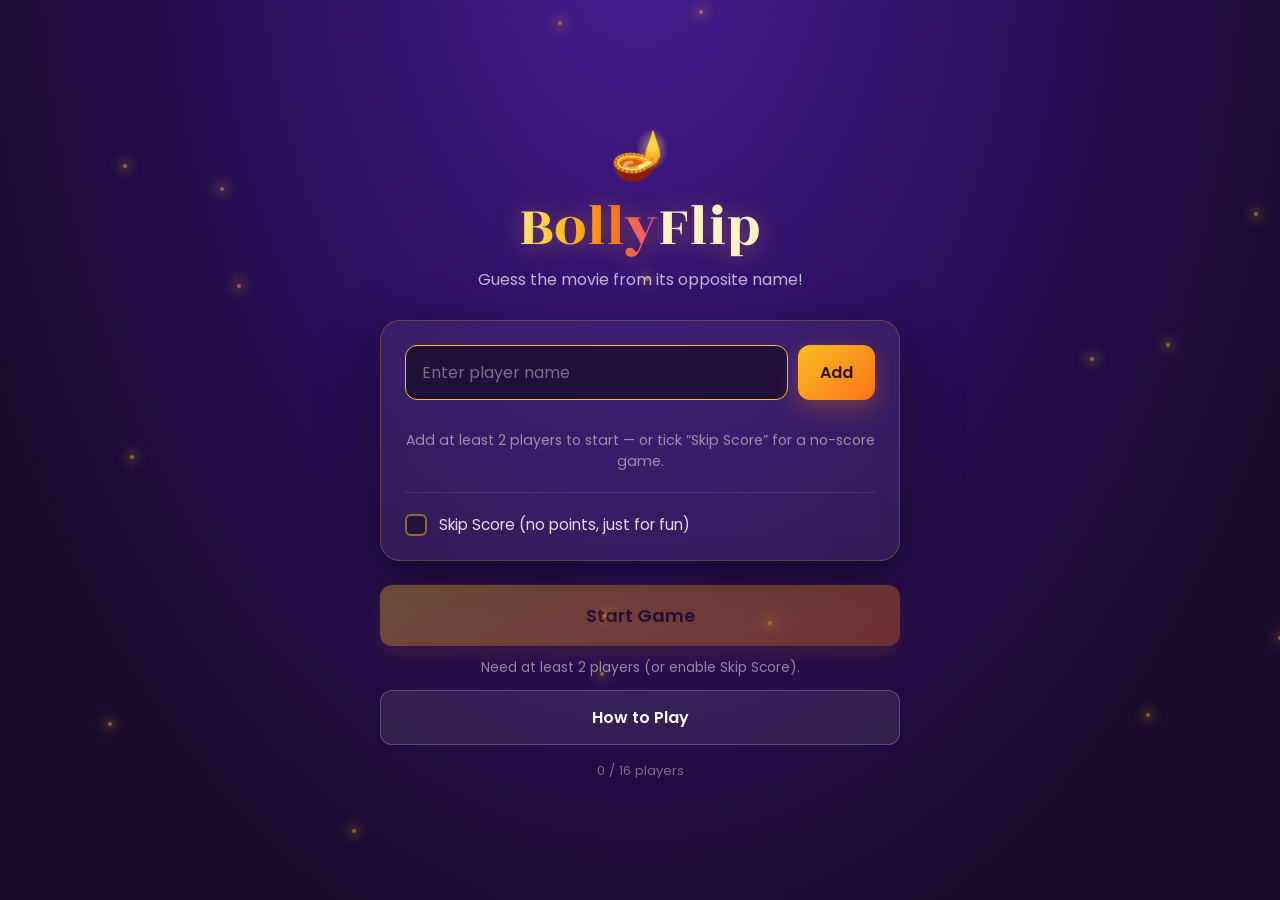
==== index.html @ 4cfb9c5e "Adding bollyflip" ====
<!DOCTYPE html>
<html lang="en">

<head>
    <meta charset="UTF-8" />
    <meta name="viewport" content="width=device-width, initial-scale=1.0, viewport-fit=cover" />
    <meta name="theme-color" content="#1a0b2e" />
    <title>🪔 BollyFip 🪔</title>

    <!-- Fonts: Rozha One (display) + Poppins (body) -->
    <link rel="preconnect" href="https://fonts.googleapis.com" />
    <link rel="preconnect" href="https://fonts.gstatic.com" crossorigin />
    <link href="https://fonts.googleapis.com/css2?family=Rozha+One&family=Poppins:wght@400;500;600;700;800&display=swap"
        rel="stylesheet" />

    <!-- Styles -->
    <link rel="stylesheet" href="styles/bollyflip.css" />
</head>

<body>
    <div id="app"></div>
    <canvas id="confetti-canvas"></canvas>

    <!-- ============================================================
       DATA FILES — load BEFORE the app script.
       These must be .js files that START with:
         window.BOLLYFLIP_DATA = [ … ];
         window.SAMPLE_DATA    = [ … ];
       ============================================================ -->
    <script src="data/bollyflip.js"></script>
    <script src="data/sample.js"></script>

    <!-- App -->
    <script src="scripts/bollyflip.js"></script>
</body>

</html>
---- styles/bollyflip.css ----
/* ============================================================
   Diwali Bollywood Opposite — style.css
   ============================================================ */

:root {
    --gold: #fbbf24;
    --gold-light: #fde68a;
    --orange: #f97316;
    --cream: #fef3c7;
    --dark: #1a0b2e;
    --font-display: 'Rozha One', Georgia, serif;
    --font-body: 'Poppins', -apple-system, BlinkMacSystemFont, sans-serif;
}

* {
    box-sizing: border-box;
    margin: 0;
    padding: 0;
}

html,
body {
    height: 100%;
    font-family: var(--font-body);
    background: var(--dark);
    color: #fff;
    overflow: hidden;
    -webkit-font-smoothing: antialiased;
}

#app {
    height: 100%;
}

button {
    font-family: var(--font-body);
    -webkit-tap-highlight-color: transparent;
}

/* ---------- Screens ---------- */
.screen {
    position: relative;
    min-height: 100vh;
    min-height: 100dvh;
    height: 100vh;
    height: 100dvh;
    display: flex;
    flex-direction: column;
    overflow: hidden;
}

/* ---------- Festive gradients (6, cycling) ---------- */
.bg-0 {
    background: linear-gradient(135deg, #7c2d12 0%, #b45309 45%, #f59e0b 100%);
}

.bg-1 {
    background: linear-gradient(135deg, #3b0764 0%, #7e22ce 50%, #db2777 100%);
}

.bg-2 {
    background: linear-gradient(135deg, #134e4a 0%, #0f766e 50%, #eab308 100%);
}

.bg-3 {
    background: linear-gradient(135deg, #581c87 0%, #be185d 50%, #f97316 100%);
}

.bg-4 {
    background: linear-gradient(135deg, #1e3a8a 0%, #6d28d9 50%, #f43f5e 100%);
}

.bg-5 {
    background: linear-gradient(135deg, #78350f 0%, #b91c1c 50%, #f59e0b 100%);
}

.game-screen::before,
.howto-sample::before {
    content: '';
    position: absolute;
    inset: 0;
    background:
        radial-gradient(circle at 20% 15%, rgba(255, 255, 255, 0.14), transparent 45%),
        radial-gradient(circle at 82% 88%, rgba(0, 0, 0, 0.28), transparent 55%);
    pointer-events: none;
    z-index: 0;
}

/* ============================================================
   HOME
   ============================================================ */
.home-screen {
    background: radial-gradient(ellipse at 50% -10%, #4c1d95 0%, #2e1065 35%, #1a0b2e 78%);
    align-items: center;
    justify-content: center;
    padding: 24px;
    overflow-y: auto;
    gap: 0;
}

.home-deco {
    position: absolute;
    inset: 0;
    overflow: hidden;
    pointer-events: none;
}

.sparkle {
    position: absolute;
    width: 4px;
    height: 4px;
    background: var(--gold);
    border-radius: 50%;
    box-shadow: 0 0 12px 3px rgba(251, 191, 36, 0.7);
    animation: floatUp 6s ease-in-out infinite;
    opacity: 0.5;
}

@keyframes floatUp {

    0%,
    100% {
        transform: translateY(0) scale(1);
        opacity: 0.3;
    }

    50% {
        transform: translateY(-26px) scale(1.6);
        opacity: 0.9;
    }
}

.home-header {
    text-align: center;
    margin-bottom: 28px;
    z-index: 1;
}

.diya-icon {
    font-size: 3rem;
    margin-bottom: 6px;
    animation: flicker 2.4s ease-in-out infinite;
}

@keyframes flicker {

    0%,
    100% {
        transform: scale(1);
    }

    50% {
        transform: scale(1.08);
    }
}

.game-title {
    font-family: var(--font-display);
    font-weight: 400;
    font-size: clamp(2rem, 6vw, 3.6rem);
    line-height: 1.08;
    color: var(--cream);
    text-shadow: 0 2px 24px rgba(251, 191, 36, 0.35);
}

.game-title .accent {
    background: linear-gradient(90deg, #fde68a, #fbbf24, #f97316, #ec4899);
    -webkit-background-clip: text;
    background-clip: text;
    color: transparent;
}

.subtitle {
    color: rgba(255, 255, 255, 0.7);
    margin-top: 8px;
    font-size: 1rem;
}

.card {
    width: 100%;
    max-width: 520px;
    background: rgba(255, 255, 255, 0.06);
    border: 1px solid rgba(251, 191, 36, 0.25);
    border-radius: 20px;
    padding: 24px;
    backdrop-filter: blur(12px);
    -webkit-backdrop-filter: blur(12px);
    box-shadow: 0 20px 60px rgba(0, 0, 0, 0.45);
    z-index: 1;
}

.input-row {
    display: flex;
    gap: 10px;
}

.name-input {
    flex: 1;
    min-width: 0;
    background: rgba(0, 0, 0, 0.32);
    border: 1.5px solid rgba(251, 191, 36, 0.3);
    border-radius: 12px;
    padding: 14px 16px;
    color: #fff;
    font-family: var(--font-body);
    font-size: 1rem;
    outline: none;
    transition: border-color 0.2s, background 0.2s;
}

.name-input:focus {
    border-color: var(--gold);
    background: rgba(0, 0, 0, 0.45);
}

.name-input:disabled {
    opacity: 0.35;
    cursor: not-allowed;
}

.name-input::placeholder {
    color: rgba(255, 255, 255, 0.4);
}

.chip-list {
    display: flex;
    flex-wrap: wrap;
    gap: 8px;
    margin-top: 16px;
}

.chip {
    display: inline-flex;
    align-items: center;
    gap: 8px;
    background: rgba(251, 191, 36, 0.15);
    border: 1px solid rgba(251, 191, 36, 0.4);
    border-radius: 999px;
    padding: 7px 8px 7px 16px;
    font-size: 0.95rem;
    font-weight: 500;
}

.chip-x {
    background: rgba(0, 0, 0, 0.3);
    border: none;
    color: var(--gold);
    width: 24px;
    height: 24px;
    border-radius: 50%;
    cursor: pointer;
    font-size: 0.7rem;
    display: flex;
    align-items: center;
    justify-content: center;
    transition: background 0.15s, color 0.15s;
}

.chip-x:hover {
    background: rgba(239, 68, 68, 0.6);
    color: #fff;
}

.empty-hint {
    color: rgba(255, 255, 255, 0.5);
    font-size: 0.88rem;
    margin-top: 14px;
    text-align: center;
    line-height: 1.5;
}

.disabled-zone {
    opacity: 0.4;
    pointer-events: none;
}

.checkbox-row {
    display: flex;
    align-items: center;
    gap: 12px;
    margin-top: 20px;
    padding-top: 20px;
    border-top: 1px solid rgba(255, 255, 255, 0.1);
    cursor: pointer;
    font-size: 0.95rem;
    color: rgba(255, 255, 255, 0.85);
    user-select: none;
    position: relative;
}

.checkbox-row input {
    position: absolute;
    opacity: 0;
    width: 0;
    height: 0;
}

.checkbox-custom {
    width: 22px;
    height: 22px;
    border-radius: 6px;
    border: 2px solid rgba(251, 191, 36, 0.5);
    background: rgba(0, 0, 0, 0.3);
    flex-shrink: 0;
    position: relative;
    transition: all 0.2s;
}

.checkbox-row input:checked+.checkbox-custom {
    background: linear-gradient(135deg, #fbbf24, #f97316);
    border-color: var(--gold);
}

.checkbox-row input:checked+.checkbox-custom::after {
    content: '✓';
    position: absolute;
    inset: 0;
    display: flex;
    align-items: center;
    justify-content: center;
    color: #2a1005;
    font-weight: 900;
    font-size: 0.85rem;
}

.home-actions {
    display: flex;
    flex-direction: column;
    gap: 12px;
    margin-top: 24px;
    width: 100%;
    max-width: 520px;
    z-index: 1;
}

.home-hint {
    text-align: center;
    font-size: 0.85rem;
    color: rgba(255, 255, 255, 0.5);
}

.home-footer {
    margin-top: 16px;
    color: rgba(255, 255, 255, 0.4);
    font-size: 0.82rem;
    z-index: 1;
}

/* ---------- Buttons ---------- */
.btn {
    font-weight: 600;
    border: none;
    border-radius: 12px;
    padding: 14px 22px;
    font-size: 1rem;
    cursor: pointer;
    transition: transform 0.15s, box-shadow 0.2s, opacity 0.2s, background 0.2s;
}

.btn:active {
    transform: scale(0.97);
}

.btn:disabled {
    opacity: 0.35;
    cursor: not-allowed;
}

.btn-primary {
    background: linear-gradient(135deg, #fbbf24, #f97316);
    color: #2a1005;
    box-shadow: 0 8px 24px rgba(249, 115, 22, 0.35);
}

.btn-primary:not(:disabled):hover {
    box-shadow: 0 10px 32px rgba(249, 115, 22, 0.55);
    transform: translateY(-1px);
}

.btn-large {
    padding: 17px 36px;
    font-size: 1.12rem;
}

.btn-ghost {
    background: rgba(255, 255, 255, 0.08);
    color: #fff;
    border: 1px solid rgba(255, 255, 255, 0.22);
}

.btn-ghost:hover {
    background: rgba(255, 255, 255, 0.15);
}

.btn-ghost:disabled {
    opacity: 0.3;
}

.btn-danger {
    background: linear-gradient(135deg, #ef4444, #b91c1c);
    color: #fff;
}

.link-btn {
    background: none;
    border: none;
    color: rgba(255, 255, 255, 0.5);
    font-size: 0.85rem;
    cursor: pointer;
    text-decoration: underline;
    padding: 6px;
    transition: color 0.15s;
}

.link-btn:hover {
    color: rgba(255, 255, 255, 0.9);
}

/* ============================================================
   GAME SCREEN
   ============================================================ */
.game-screen {
    user-select: none;
    -webkit-user-select: none;
    touch-action: manipulation;
}

.game-topbar {
    display: grid;
    grid-template-columns: minmax(0, 1fr) auto minmax(0, 1fr);
    align-items: center;
    padding: 18px 28px;
    gap: 16px;
    z-index: 5;
}

.game-id-block {
    justify-self: start;
    display: flex;
    flex-direction: column;
    gap: 2px;
    line-height: 1;
}

.game-id-label {
    font-size: 0.68rem;
    letter-spacing: 0.22em;
    text-transform: uppercase;
    color: rgba(255, 255, 255, 0.65);
    font-weight: 600;
}

.game-id {
    font-family: var(--font-display);
    font-size: clamp(1.9rem, 3.6vw, 2.8rem);
    color: var(--cream);
    text-shadow: 0 2px 14px rgba(0, 0, 0, 0.35);
}

.game-progress {
    font-size: 0.78rem;
    color: rgba(255, 255, 255, 0.55);
    font-weight: 500;
    letter-spacing: 0.06em;
    margin-top: 2px;
}

.mini-scoreboard {
    justify-self: center;
    display: flex;
    align-items: center;
    gap: 10px;
    padding: 8px 16px;
    border-radius: 999px;
    background: rgba(0, 0, 0, 0.4);
    backdrop-filter: blur(10px);
    -webkit-backdrop-filter: blur(10px);
    border: 1px solid rgba(251, 191, 36, 0.3);
    color: #fff;
    font-size: 0.85rem;
    font-weight: 500;
    cursor: pointer;
    transition: all 0.2s;
    max-width: 46vw;
    overflow: hidden;
    white-space: nowrap;
}

.mini-scoreboard:hover {
    background: rgba(0, 0, 0, 0.65);
    border-color: var(--gold);
    transform: translateY(-2px);
}

.ms-icon {
    font-size: 1.05rem;
}

.ms-entry {
    display: inline-flex;
    gap: 5px;
    align-items: center;
}

.ms-entry b {
    color: var(--gold);
}

.ms-more {
    color: rgba(255, 255, 255, 0.55);
    font-weight: 700;
    padding-left: 4px;
}

.sample-badge {
    justify-self: center;
    padding: 7px 18px;
    border-radius: 999px;
    background: rgba(255, 255, 255, 0.12);
    border: 1px dashed rgba(255, 255, 255, 0.45);
    font-size: 0.72rem;
    letter-spacing: 0.22em;
    font-weight: 700;
    color: rgba(255, 255, 255, 0.9);
}

.close-btn {
    justify-self: end;
    width: 48px;
    height: 48px;
    border-radius: 50%;
    border: 1px solid rgba(255, 255, 255, 0.28);
    background: rgba(0, 0, 0, 0.28);
    color: #fff;
    font-size: 1.25rem;
    cursor: pointer;
    display: flex;
    align-items: center;
    justify-content: center;
    transition: all 0.18s;
    flex-shrink: 0;
}

.close-btn:hover {
    background: rgba(239, 68, 68, 0.8);
    transform: scale(1.06);
    border-color: transparent;
}

.game-center {
    flex: 1;
    min-height: 0;
    display: flex;
    flex-direction: column;
    align-items: center;
    justify-content: center;
    padding: 0 5vw;
    text-align: center;
    overflow: hidden;
    z-index: 2;
}

.opposite-text {
    font-family: var(--font-display);
    font-size: clamp(2.8rem, 10vw, 8.5rem);
    line-height: 1.06;
    color: #fff;
    text-shadow: 0 4px 34px rgba(0, 0, 0, 0.5), 0 0 90px rgba(255, 255, 255, 0.14);
    word-break: break-word;
    max-width: 100%;
    animation: popIn 0.5s cubic-bezier(0.2, 0.9, 0.3, 1.15);
}

@keyframes popIn {
    from {
        opacity: 0;
        transform: scale(0.86);
    }

    to {
        opacity: 1;
        transform: scale(1);
    }
}

.movie-reveal {
    margin-top: 3.5vh;
    display: flex;
    flex-direction: column;
    gap: 6px;
    animation: revealIn 0.6s ease;
}

.movie-reveal-label {
    font-size: clamp(0.75rem, 1.3vw, 0.95rem);
    letter-spacing: 0.32em;
    text-transform: uppercase;
    color: rgba(255, 255, 255, 0.72);
    font-weight: 600;
}

.movie-reveal-title {
    font-family: var(--font-display);
    font-size: clamp(1.9rem, 5.5vw, 4.2rem);
    line-height: 1.05;
    background: linear-gradient(90deg, #fde68a, #fbbf24, #f97316);
    -webkit-background-clip: text;
    background-clip: text;
    color: transparent;
    filter: drop-shadow(0 2px 14px rgba(251, 191, 36, 0.45));
}

@keyframes revealIn {
    from {
        opacity: 0;
        transform: translateY(22px);
    }

    to {
        opacity: 1;
        transform: translateY(0);
    }
}

.game-bottom {
    padding: 0 24px 26px;
    display: flex;
    flex-direction: column;
    align-items: center;
    gap: 12px;
    z-index: 5;
}

.game-actions {
    display: flex;
    gap: 12px;
}

.btn-reveal,
.btn-next {
    font-size: 1.12rem;
    padding: 16px 44px;
    border-radius: 999px;
}

/* ---------- Scoring panel ---------- */
.scoring-panel {
    width: 100%;
    max-width: 920px;
    background: rgba(0, 0, 0, 0.38);
    backdrop-filter: blur(12px);
    -webkit-backdrop-filter: blur(12px);
    border: 1px solid rgba(255, 255, 255, 0.16);
    border-radius: 18px;
    padding: 14px 20px 16px;
    animation: slideUp 0.3s ease;
}

@keyframes slideUp {
    from {
        opacity: 0;
        transform: translateY(16px);
    }

    to {
        opacity: 1;
        transform: translateY(0);
    }
}

.scoring-label {
    font-size: 0.74rem;
    letter-spacing: 0.18em;
    text-transform: uppercase;
    color: rgba(255, 255, 255, 0.7);
    font-weight: 600;
    margin-bottom: 10px;
    text-align: center;
}

.radio-grid {
    display: flex;
    flex-wrap: wrap;
    gap: 8px;
    justify-content: center;
}

.radio-pill {
    position: relative;
    display: inline-flex;
    align-items: center;
    padding: 9px 18px;
    border-radius: 999px;
    border: 1.5px solid rgba(255, 255, 255, 0.28);
    background: rgba(255, 255, 255, 0.06);
    cursor: pointer;
    font-size: 0.95rem;
    font-weight: 500;
    transition: all 0.16s;
    user-select: none;
}

.radio-pill input {
    position: absolute;
    opacity: 0;
    width: 0;
    height: 0;
    pointer-events: none;
}

.radio-pill:hover {
    background: rgba(255, 255, 255, 0.14);
    border-color: rgba(255, 255, 255, 0.45);
}

.radio-pill.selected {
    background: linear-gradient(135deg, #fbbf24, #f97316);
    border-color: #fbbf24;
    color: #2a1005;
    font-weight: 700;
    box-shadow: 0 4px 22px rgba(249, 115, 22, 0.5);
}

.radio-pill.nobody {
    border-style: dashed;
}

.radio-pill.nobody.selected {
    background: linear-gradient(135deg, #94a3b8, #475569);
    border-color: #94a3b8;
    color: #fff;
    box-shadow: 0 4px 22px rgba(71, 85, 105, 0.55);
}

/* ============================================================
   RESULTS
   ============================================================ */
.results-screen {
    background: radial-gradient(ellipse at 50% 0%, #4c1d95 0%, #2e1065 42%, #1a0b2e 82%);
    align-items: center;
    justify-content: flex-start;
    /* was: center — this caused the top-clip */
    padding: 32px 24px;
    overflow-y: auto;
    overflow-x: hidden;
    gap: 22px;
}

/* Auto-margins keep the group vertically centered when it fits,
   but collapse to 0 (and allow scroll from the top) when it doesn't. */
.results-screen> :first-child {
    margin-top: auto;
}

.results-screen> :last-child {
    margin-bottom: auto;
}

.results-header {
    text-align: center;
}

.trophy {
    font-size: 5rem;
    animation: bounce 1.6s ease-in-out infinite;
}

@keyframes bounce {

    0%,
    100% {
        transform: translateY(0);
    }

    50% {
        transform: translateY(-14px);
    }
}

.results-title {
    font-family: var(--font-display);
    font-weight: 400;
    font-size: clamp(2.4rem, 7vw, 4.4rem);
    color: var(--cream);
    margin-top: 6px;
    line-height: 1.05;
}

.winner-name {
    font-family: var(--font-display);
    font-size: clamp(1.9rem, 6vw, 3.4rem);
    background: linear-gradient(90deg, #fde68a, #fbbf24, #f97316);
    -webkit-background-clip: text;
    background-clip: text;
    color: transparent;
    margin-top: 6px;
}

.winner-score {
    color: rgba(255, 255, 255, 0.72);
    font-size: 1.05rem;
    margin-top: 4px;
}

.final-ranking {
    width: 100%;
    max-width: 460px;
    display: flex;
    flex-direction: column;
    gap: 8px;
}

.rank-row {
    display: flex;
    align-items: center;
    gap: 14px;
    padding: 12px 20px;
    background: rgba(255, 255, 255, 0.06);
    border: 1px solid rgba(255, 255, 255, 0.1);
    border-radius: 12px;
    font-size: 1.02rem;
}

.rank-row.top {
    background: rgba(251, 191, 36, 0.16);
    border-color: rgba(251, 191, 36, 0.38);
}

.rank-medal {
    font-size: 1.25rem;
    width: 32px;
    text-align: center;
    flex-shrink: 0;
}

.rank-name {
    flex: 1;
    font-weight: 500;
}

.rank-score {
    font-weight: 700;
    color: var(--gold);
    font-size: 1.18rem;
}

.results-actions {
    display: flex;
    gap: 12px;
    flex-wrap: wrap;
    justify-content: center;
}

/* ============================================================
   HOW TO PLAY
   ============================================================ */
.howto-screen {
    background: radial-gradient(ellipse at 50% -10%, #4c1d95 0%, #2e1065 36%, #1a0b2e 78%);
    align-items: center;
    justify-content: center;
    padding: 24px;
    overflow-y: auto;
    gap: 18px;
}

.howto-close {
    position: fixed;
    top: 20px;
    right: 20px;
    z-index: 20;
}

.howto-content {
    max-width: 580px;
    text-align: center;
    z-index: 1;
}

.howto-badge {
    display: inline-block;
    padding: 6px 16px;
    border-radius: 999px;
    background: rgba(251, 191, 36, 0.15);
    border: 1px solid rgba(251, 191, 36, 0.45);
    color: var(--gold);
    font-size: 0.74rem;
    font-weight: 700;
    letter-spacing: 0.16em;
    text-transform: uppercase;
    margin-bottom: 14px;
}

.howto-title {
    font-family: var(--font-display);
    font-weight: 400;
    font-size: clamp(1.9rem, 5vw, 2.9rem);
    color: var(--cream);
    margin-bottom: 22px;
    line-height: 1.1;
}

.instructions-list {
    list-style: none;
    display: flex;
    flex-direction: column;
    gap: 10px;
    text-align: left;
    margin-bottom: 20px;
}

.instructions-list li {
    display: flex;
    align-items: flex-start;
    gap: 12px;
    padding: 13px 16px;
    background: rgba(255, 255, 255, 0.055);
    border: 1px solid rgba(255, 255, 255, 0.1);
    border-radius: 12px;
    line-height: 1.5;
    font-size: 0.94rem;
}

.step-num {
    flex-shrink: 0;
    width: 26px;
    height: 26px;
    border-radius: 50%;
    background: linear-gradient(135deg, #fbbf24, #f97316);
    color: #2a1005;
    display: flex;
    align-items: center;
    justify-content: center;
    font-weight: 800;
    font-size: 0.82rem;
}

.howto-note {
    font-size: 0.88rem;
    color: rgba(255, 255, 255, 0.6);
    font-style: italic;
    margin-bottom: 20px;
    text-align: center;
}

.howto-actions {
    width: 100%;
    max-width: 420px;
    display: flex;
    justify-content: center;
    z-index: 1;
}

/* ============================================================
   MODALS
   ============================================================ */
.modal-backdrop {
    position: fixed;
    inset: 0;
    background: rgba(0, 0, 0, 0.72);
    backdrop-filter: blur(6px);
    -webkit-backdrop-filter: blur(6px);
    display: flex;
    align-items: center;
    justify-content: center;
    z-index: 100;
    padding: 24px;
    animation: fadeIn 0.2s ease;
}

@keyframes fadeIn {
    from {
        opacity: 0;
    }

    to {
        opacity: 1;
    }
}

.modal {
    background: linear-gradient(160deg, #2e1065, #1a0b2e);
    border: 1px solid rgba(251, 191, 36, 0.35);
    border-radius: 22px;
    padding: 26px;
    width: 100%;
    max-width: 440px;
    max-height: 85vh;
    overflow-y: auto;
    box-shadow: 0 30px 90px rgba(0, 0, 0, 0.65);
    animation: modalIn 0.26s cubic-bezier(0.2, 0.9, 0.3, 1.1);
}

@keyframes modalIn {
    from {
        opacity: 0;
        transform: scale(0.9) translateY(12px);
    }

    to {
        opacity: 1;
        transform: none;
    }
}

.modal-title {
    font-family: var(--font-display);
    font-weight: 400;
    font-size: 1.75rem;
    color: var(--cream);
    text-align: center;
    margin-bottom: 16px;
}

.modal-message {
    color: rgba(255, 255, 255, 0.85);
    text-align: center;
    line-height: 1.55;
    margin-bottom: 6px;
}

.modal-actions {
    display: flex;
    gap: 10px;
    margin-top: 22px;
}

.modal-actions .btn {
    flex: 1;
}

.lb-list {
    display: flex;
    flex-direction: column;
    gap: 6px;
}

.lb-row {
    display: flex;
    align-items: center;
    gap: 12px;
    padding: 10px 16px;
    background: rgba(255, 255, 255, 0.06);
    border-radius: 10px;
}

/* was: .lb-row:first-child { background: rgba(251,191,36,0.2); } */
.lb-row.top {
    background: rgba(251, 191, 36, 0.2);
}

.lb-medal {
    width: 30px;
    font-size: 1.05rem;
    text-align: center;
}

.lb-name {
    flex: 1;
}

.lb-score {
    font-weight: 700;
    color: var(--gold);
}

.lb-empty {
    color: rgba(255, 255, 255, 0.5);
    text-align: center;
    padding: 20px;
}

/* ============================================================
   TOAST
   ============================================================ */
.toast {
    position: fixed;
    top: 22px;
    left: 50%;
    transform: translate(-50%, -22px);
    padding: 12px 26px;
    border-radius: 999px;
    font-weight: 700;
    font-size: 1rem;
    opacity: 0;
    transition: all 0.4s cubic-bezier(0.2, 0.9, 0.3, 1.2);
    z-index: 200;
    pointer-events: none;
    box-shadow: 0 12px 34px rgba(0, 0, 0, 0.45);
    white-space: nowrap;
}

.toast.show {
    opacity: 1;
    transform: translate(-50%, 0);
}

.toast-success {
    background: linear-gradient(135deg, #fbbf24, #f97316);
    color: #2a1005;
}

.toast-info {
    background: rgba(30, 20, 60, 0.95);
    color: #fff;
    border: 1px solid rgba(255, 255, 255, 0.3);
}

.toast-error {
    background: linear-gradient(135deg, #ef4444, #b91c1c);
    color: #fff;
}

/* ============================================================
   CONFETTI + ERROR
   ============================================================ */
#confetti-canvas {
    position: fixed;
    inset: 0;
    width: 100%;
    height: 100%;
    pointer-events: none;
    z-index: 150;
    display: none;
}

.error-box {
    max-width: 520px;
    background: rgba(255, 255, 255, 0.06);
    border: 1px solid rgba(251, 191, 36, 0.3);
    border-radius: 16px;
    padding: 28px;
    text-align: center;
    line-height: 1.6;
    margin: auto;
}

.error-box h2 {
    font-family: var(--font-display);
    font-weight: 400;
    color: var(--cream);
    margin-bottom: 12px;
}

.error-box pre {
    background: rgba(0, 0, 0, 0.4);
    padding: 10px 14px;
    border-radius: 8px;
    margin: 10px 0;
    font-size: 0.9rem;
    overflow-x: auto;
}

/* ============================================================
   RESPONSIVE
   ============================================================ */
@media (max-width: 700px) {
    .game-topbar {
        padding: 14px 16px;
        gap: 10px;
    }

    .close-btn {
        width: 42px;
        height: 42px;
        font-size: 1.1rem;
    }

    .mini-scoreboard {
        font-size: 0.72rem;
        padding: 6px 11px;
        gap: 7px;
        max-width: 52vw;
    }

    .ms-icon {
        font-size: 0.95rem;
    }

    .game-bottom {
        padding: 0 14px 20px;
        gap: 10px;
    }

    .scoring-panel {
        padding: 11px 12px 13px;
        border-radius: 14px;
    }

    .radio-pill {
        padding: 7px 13px;
        font-size: 0.85rem;
    }

    .btn-reveal,
    .btn-next {
        padding: 14px 30px;
        font-size: 1rem;
    }

    .game-progress {
        font-size: 0.7rem;
    }

    .game-id {
        font-size: 1.6rem;
    }

    .home-actions {
        padding: 0 4px;
    }

    .results-screen {
        padding: 24px 16px;
        gap: 18px;
    }

    .trophy {
        font-size: 3.6rem;
    }
}

@media (max-width: 400px) {
    .mini-scoreboard {
        display: none;
    }
}
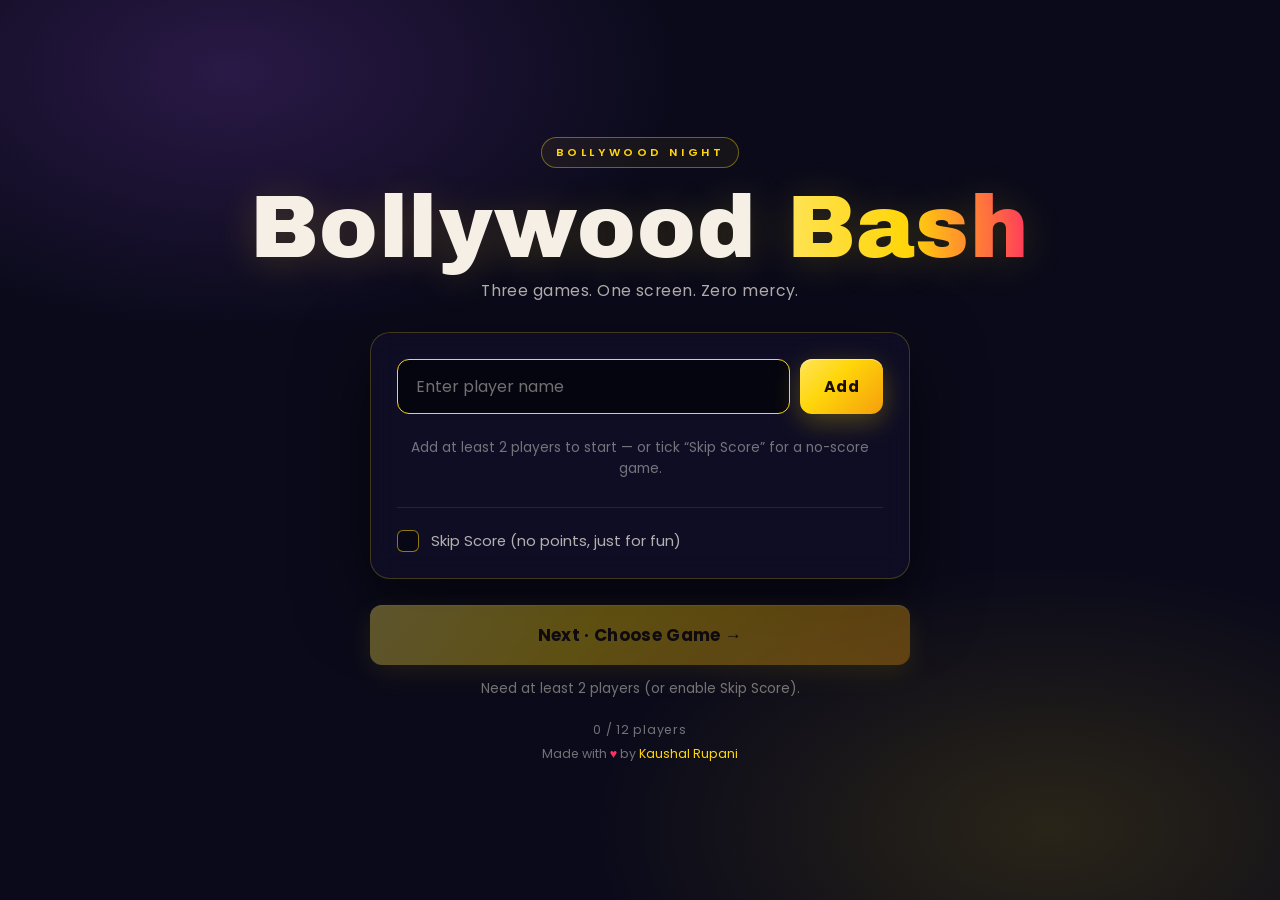
==== commit 7eafd6f0: "Adding 2 new games and updating the theme" ====
--- a/index.html
+++ b/index.html
@@ -4,34 +4,27 @@
 <head>
     <meta charset="UTF-8" />
     <meta name="viewport" content="width=device-width, initial-scale=1.0, viewport-fit=cover" />
-    <meta name="theme-color" content="#1a0b2e" />
-    <title>🪔 BollyFip 🪔</title>
-
-    <!-- Fonts: Rozha One (display) + Poppins (body) -->
+    <meta name="theme-color" content="#0a0a1a" />
+    <title>🎬 Bollywood Bash 🎬</title>
     <link rel="preconnect" href="https://fonts.googleapis.com" />
     <link rel="preconnect" href="https://fonts.gstatic.com" crossorigin />
-    <link href="https://fonts.googleapis.com/css2?family=Rozha+One&family=Poppins:wght@400;500;600;700;800&display=swap"
+    <link
+        href="https://fonts.googleapis.com/css2?family=Archivo+Black&family=Rozha+One&family=Poppins:wght@400;500;600;700;800&display=swap"
         rel="stylesheet" />
-
-    <!-- Styles -->
-    <link rel="stylesheet" href="styles/bollyflip.css" />
+    <link rel="stylesheet" href="styles/base.css" />
+    <link rel="stylesheet" href="styles/app.css" />
 </head>
 
 <body>
     <div id="app"></div>
     <canvas id="confetti-canvas"></canvas>
 
-    <!-- ============================================================
-       DATA FILES — load BEFORE the app script.
-       These must be .js files that START with:
-         window.BOLLYFLIP_DATA = [ … ];
-         window.SAMPLE_DATA    = [ … ];
-       ============================================================ -->
     <script src="data/bollyflip.js"></script>
+    <script src="data/bollytwist.js"></script>
+    <script src="data/bollyjumble.js"></script>
     <script src="data/sample.js"></script>
-
-    <!-- App -->
-    <script src="scripts/bollyflip.js"></script>
+    <script src="scripts/games.js"></script>
+    <script src="scripts/app.js"></script>
 </body>
 
 </html>
--- a/styles/base.css
+++ b/styles/base.css
@@ -0,0 +1,365 @@
+/* ============================================================
+   BollyBash — base.css
+   Tokens · Reset · Gradients · Buttons · Inputs · Atoms
+   ============================================================ */
+
+:root {
+    --bg: #0a0a1a;
+    --bg-2: #12102a;
+    --cream: #f5efe6;
+    --cream-dim: rgba(245, 239, 230, 0.72);
+    --cream-faint: rgba(245, 239, 230, 0.45);
+    --gold: #ffd60a;
+    --gold-soft: rgba(255, 214, 10, 0.55);
+    --pink: #ff2e63;
+    --cyan: #00d9ff;
+    --purple: #a855f7;
+    --font-display: 'Archivo Black', 'Arial Black', Impact, sans-serif;
+    --font-bolly: 'Rozha One', Georgia, serif;
+    --font-body: 'Poppins', -apple-system, BlinkMacSystemFont, sans-serif;
+}
+
+* {
+    box-sizing: border-box;
+    margin: 0;
+    padding: 0;
+}
+
+html,
+body {
+    height: 100%;
+    font-family: var(--font-body);
+    background: var(--bg);
+    color: var(--cream);
+    overflow: hidden;
+    -webkit-font-smoothing: antialiased;
+}
+
+#app {
+    height: 100%;
+}
+
+button {
+    font-family: var(--font-body);
+    -webkit-tap-highlight-color: transparent;
+}
+
+/* ---------- 6 cycling gradients ---------- */
+.bg-0 {
+    background: radial-gradient(ellipse 80% 60% at 50% 0%, rgba(255, 214, 10, 0.28), transparent 68%), #0a0a1a;
+}
+
+.bg-1 {
+    background: radial-gradient(ellipse 80% 60% at 50% 0%, rgba(255, 46, 99, 0.28), transparent 68%), #0a0a1a;
+}
+
+.bg-2 {
+    background: radial-gradient(ellipse 80% 60% at 50% 0%, rgba(0, 217, 255, 0.26), transparent 68%), #0a0a1a;
+}
+
+.bg-3 {
+    background:
+        radial-gradient(ellipse 60% 60% at 20% 0%, rgba(168, 85, 247, 0.30), transparent 66%),
+        radial-gradient(ellipse 60% 60% at 80% 100%, rgba(236, 72, 153, 0.22), transparent 66%),
+        #0a0a1a;
+}
+
+.bg-4 {
+    background:
+        radial-gradient(ellipse 70% 60% at 30% 0%, rgba(255, 214, 10, 0.24), transparent 66%),
+        radial-gradient(ellipse 70% 60% at 70% 100%, rgba(255, 46, 99, 0.24), transparent 66%),
+        #0a0a1a;
+}
+
+.bg-5 {
+    background:
+        radial-gradient(ellipse 70% 60% at 30% 0%, rgba(20, 184, 166, 0.24), transparent 66%),
+        radial-gradient(ellipse 70% 60% at 70% 100%, rgba(0, 217, 255, 0.22), transparent 66%),
+        #0a0a1a;
+}
+
+/* ---------- Buttons ---------- */
+.btn {
+    font-weight: 600;
+    border: none;
+    border-radius: 12px;
+    padding: 13px 24px;
+    font-size: 0.98rem;
+    cursor: pointer;
+    transition: transform 0.15s, box-shadow 0.2s, background 0.2s, border-color 0.2s;
+    letter-spacing: 0.02em;
+}
+
+.btn:active {
+    transform: scale(0.97);
+}
+
+.btn:disabled {
+    opacity: 0.35;
+    cursor: not-allowed;
+}
+
+.btn-primary {
+    background: linear-gradient(135deg, #ffe45c, #ffd60a 40%, #f59e0b);
+    color: #1a0f00;
+    box-shadow: 0 8px 28px rgba(255, 214, 10, 0.28), inset 0 1px 0 rgba(255, 255, 255, 0.5);
+    font-weight: 700;
+}
+
+.btn-primary:not(:disabled):hover {
+    box-shadow: 0 12px 36px rgba(255, 214, 10, 0.45), inset 0 1px 0 rgba(255, 255, 255, 0.5);
+    transform: translateY(-1px);
+}
+
+.btn-ghost {
+    background: rgba(245, 239, 230, 0.08);
+    border: 1.5px solid rgba(245, 239, 230, 0.26);
+    color: var(--cream);
+}
+
+.btn-ghost:hover {
+    background: rgba(245, 239, 230, 0.14);
+    border-color: rgba(245, 239, 230, 0.42);
+}
+
+.btn-ghost:disabled {
+    opacity: 0.3;
+}
+
+.btn-large {
+    padding: 17px 34px;
+    font-size: 1.06rem;
+}
+
+.btn-danger {
+    background: linear-gradient(135deg, #ef4444, #b91c1c);
+    color: #fff;
+}
+
+.link-btn {
+    background: none;
+    border: none;
+    color: var(--cream-faint);
+    font-size: 0.85rem;
+    cursor: pointer;
+    text-decoration: underline;
+    padding: 6px;
+    transition: color 0.15s;
+}
+
+.link-btn:hover {
+    color: var(--cream);
+}
+
+/* ---------- Inputs ---------- */
+.name-input {
+    flex: 1;
+    min-width: 0;
+    background: rgba(0, 0, 0, 0.42);
+    border: 1.5px solid rgba(245, 239, 230, 0.22);
+    border-radius: 12px;
+    padding: 14px 18px;
+    color: var(--cream);
+    font-family: var(--font-body);
+    font-size: 1rem;
+    outline: none;
+    transition: border-color 0.2s, background 0.2s;
+}
+
+.name-input::placeholder {
+    color: var(--cream-faint);
+}
+
+.name-input:focus {
+    border-color: var(--gold);
+    background: rgba(0, 0, 0, 0.55);
+}
+
+.name-input:disabled {
+    opacity: 0.35;
+    cursor: not-allowed;
+}
+
+/* ---------- Chips ---------- */
+.chip-list {
+    display: flex;
+    flex-wrap: wrap;
+    gap: 8px;
+    margin-top: 18px;
+}
+
+.chip {
+    display: inline-flex;
+    align-items: center;
+    gap: 8px;
+    background: rgba(255, 214, 10, 0.10);
+    border: 1px solid rgba(255, 214, 10, 0.38);
+    border-radius: 999px;
+    padding: 7px 8px 7px 15px;
+    font-size: 0.92rem;
+    font-weight: 500;
+    color: var(--cream);
+}
+
+.chip-x {
+    background: rgba(0, 0, 0, 0.35);
+    border: none;
+    color: var(--gold);
+    width: 22px;
+    height: 22px;
+    border-radius: 50%;
+    cursor: pointer;
+    font-size: 0.68rem;
+    display: flex;
+    align-items: center;
+    justify-content: center;
+    transition: background 0.15s, color 0.15s;
+}
+
+.chip-x:hover {
+    background: rgba(255, 46, 99, 0.7);
+    color: #fff;
+}
+
+/* ---------- Checkbox ---------- */
+.checkbox-row {
+    display: flex;
+    align-items: center;
+    gap: 12px;
+    cursor: pointer;
+    font-size: 0.92rem;
+    color: var(--cream-dim);
+    user-select: none;
+    position: relative;
+}
+
+.checkbox-row input {
+    position: absolute;
+    opacity: 0;
+    width: 0;
+    height: 0;
+}
+
+.checkbox-custom {
+    width: 22px;
+    height: 22px;
+    border-radius: 6px;
+    border: 1.5px solid rgba(255, 214, 10, 0.55);
+    background: rgba(0, 0, 0, 0.35);
+    flex-shrink: 0;
+    position: relative;
+    transition: all 0.2s;
+}
+
+.checkbox-row input:checked+.checkbox-custom {
+    background: linear-gradient(135deg, #ffd60a, #f59e0b);
+    border-color: var(--gold);
+}
+
+.checkbox-row input:checked+.checkbox-custom::after {
+    content: '✓';
+    position: absolute;
+    inset: 0;
+    display: flex;
+    align-items: center;
+    justify-content: center;
+    color: #1a0f00;
+    font-weight: 900;
+    font-size: 0.82rem;
+}
+
+/* ---------- Toast ---------- */
+.toast {
+    position: fixed;
+    top: 22px;
+    left: 50%;
+    transform: translate(-50%, -22px);
+    padding: 12px 26px;
+    border-radius: 999px;
+    font-weight: 700;
+    font-size: 1rem;
+    opacity: 0;
+    transition: all 0.4s cubic-bezier(0.2, 0.9, 0.3, 1.2);
+    z-index: 9999;
+    pointer-events: none;
+    box-shadow: 0 12px 34px rgba(0, 0, 0, 0.45);
+    white-space: nowrap;
+}
+
+.toast.show {
+    opacity: 1;
+    transform: translate(-50%, 0);
+}
+
+.toast-success {
+    background: linear-gradient(135deg, #ffd60a, #f59e0b);
+    color: #1a0f00;
+}
+
+.toast-hint {
+    background: linear-gradient(135deg, #00d9ff, #0891b2);
+    color: #001a22;
+}
+
+.toast-info {
+    background: rgba(30, 20, 60, 0.95);
+    color: #fff;
+    border: 1px solid rgba(255, 255, 255, 0.3);
+}
+
+.toast-error {
+    background: linear-gradient(135deg, #ef4444, #b91c1c);
+    color: #fff;
+}
+
+/* ---------- Confetti ---------- */
+#confetti-canvas {
+    position: fixed;
+    inset: 0;
+    width: 100%;
+    height: 100%;
+    pointer-events: none;
+    z-index: 150;
+    display: none;
+}
+
+/* ---------- Empty / Error ---------- */
+.empty-hint {
+    color: var(--cream-faint);
+    font-size: 0.86rem;
+    line-height: 1.5;
+    text-align: center;
+    padding: 6px 0;
+}
+
+.error-box {
+    max-width: 520px;
+    background: rgba(255, 255, 255, 0.06);
+    border: 1px solid rgba(255, 214, 10, 0.35);
+    border-radius: 16px;
+    padding: 28px;
+    text-align: center;
+    line-height: 1.6;
+    margin: auto;
+}
+
+.error-box h2 {
+    font-family: var(--font-display);
+    color: var(--cream);
+    margin-bottom: 12px;
+    font-size: 1.5rem;
+    letter-spacing: 0.03em;
+}
+
+.error-box p {
+    color: var(--cream-dim);
+    font-size: 0.92rem;
+    margin-bottom: 8px;
+}
+
+.error-box code {
+    background: rgba(0, 0, 0, 0.4);
+    padding: 2px 6px;
+    border-radius: 4px;
+    font-size: 0.88rem;
+}
--- a/styles/app.css
+++ b/styles/app.css
@@ -0,0 +1,1360 @@
+/* ============================================================
+   BollyBash — app.css
+   Screen layouts · Home · Selection · Gameplay · Results ·
+   Modals · Tutorial · Responsive
+   ============================================================ */
+
+/* ---------- Screen base ---------- */
+.screen {
+    position: relative;
+    min-height: 100vh;
+    min-height: 100dvh;
+    height: 100vh;
+    height: 100dvh;
+    display: flex;
+    flex-direction: column;
+    overflow: hidden;
+}
+
+/* ============================================================
+   HOME
+   ============================================================ */
+.home-screen {
+    background:
+        radial-gradient(ellipse 55% 45% at 18% 8%, rgba(168, 85, 247, 0.20), transparent 65%),
+        radial-gradient(ellipse 55% 45% at 82% 92%, rgba(255, 214, 10, 0.13), transparent 65%),
+        radial-gradient(ellipse 80% 40% at 50% 50%, rgba(10, 10, 26, 0.9), transparent 80%),
+        #0a0a1a;
+    align-items: center;
+    justify-content: center;
+    padding: 60px 24px;
+    gap: 0;
+    overflow-y: auto;
+}
+
+.home-header {
+    text-align: center;
+    margin-bottom: 30px;
+    z-index: 1;
+}
+
+.home-eyebrow {
+    display: inline-block;
+    font-size: 0.7rem;
+    letter-spacing: 0.32em;
+    text-transform: uppercase;
+    color: var(--gold);
+    font-weight: 600;
+    padding: 6px 14px;
+    border: 1px solid rgba(255, 214, 10, 0.4);
+    border-radius: 999px;
+    margin-bottom: 18px;
+    background: rgba(255, 214, 10, 0.05);
+}
+
+.title-xl {
+    font-family: var(--font-display);
+    font-weight: 400;
+    font-size: clamp(3rem, 8vw, 5.5rem);
+    line-height: 0.95;
+    letter-spacing: 0.01em;
+    color: var(--cream);
+    text-shadow: 0 4px 40px rgba(255, 214, 10, 0.18);
+}
+
+.title-xl .accent {
+    background: linear-gradient(90deg, #ffe45c, #ffd60a, #ff2e63);
+    -webkit-background-clip: text;
+    background-clip: text;
+    color: transparent;
+    display: inline-block;
+}
+
+.home-subtitle {
+    color: var(--cream-dim);
+    margin-top: 10px;
+    font-size: 0.98rem;
+    letter-spacing: 0.03em;
+}
+
+.card-glass {
+    width: 100%;
+    max-width: 540px;
+    background: rgba(18, 16, 42, 0.6);
+    border: 1px solid rgba(255, 214, 10, 0.22);
+    border-radius: 20px;
+    padding: 26px;
+    backdrop-filter: blur(14px);
+    -webkit-backdrop-filter: blur(14px);
+    box-shadow: 0 24px 70px rgba(0, 0, 0, 0.55);
+    z-index: 1;
+}
+
+.input-row {
+    display: flex;
+    gap: 10px;
+}
+
+.checkbox-row.home-skip {
+    margin-top: 22px;
+    padding-top: 22px;
+    border-top: 1px solid rgba(245, 239, 230, 0.10);
+}
+
+.disabled-zone {
+    opacity: 0.4;
+    pointer-events: none;
+}
+
+.home-actions {
+    width: 100%;
+    max-width: 540px;
+    margin-top: 26px;
+    z-index: 1;
+    display: flex;
+    flex-direction: column;
+    gap: 10px;
+}
+
+.home-actions .btn {
+    width: 100%;
+}
+
+.home-hint {
+    text-align: center;
+    font-size: 0.85rem;
+    color: var(--cream-faint);
+    margin-top: 4px;
+}
+
+.home-footer {
+    margin-top: 22px;
+    color: var(--cream-faint);
+    font-size: 0.78rem;
+    letter-spacing: 0.06em;
+    z-index: 1;
+}
+
+.home-author {
+    margin-top: 6px;
+    color: var(--cream-faint);
+    font-size: 0.78rem;
+    z-index: 1;
+}
+
+.home-author a {
+    color: var(--gold);
+    text-decoration: none;
+}
+
+.home-author a:hover {
+    text-decoration: underline;
+}
+
+.home-author .heart {
+    color: var(--pink);
+    display: inline-block;
+    animation: heartbeat 1.4s ease-in-out infinite;
+}
+
+@keyframes heartbeat {
+
+    0%,
+    100% {
+        transform: scale(1);
+    }
+
+    50% {
+        transform: scale(1.22);
+    }
+}
+
+/* ============================================================
+   GAME SELECTION
+   ============================================================ */
+.selection-screen {
+    padding: 80px 32px 40px;
+    align-items: center;
+    justify-content: center;
+    gap: 36px;
+    overflow-y: auto;
+}
+
+.back-btn {
+    position: absolute;
+    top: 22px;
+    left: 22px;
+    width: 48px;
+    height: 48px;
+    border-radius: 50%;
+    border: 1.5px solid rgba(245, 239, 230, 0.26);
+    background: rgba(0, 0, 0, 0.35);
+    color: var(--cream);
+    font-size: 1.1rem;
+    cursor: pointer;
+    display: flex;
+    align-items: center;
+    justify-content: center;
+    transition: all 0.2s;
+    z-index: 10;
+}
+
+.back-btn:hover {
+    background: rgba(245, 239, 230, 0.10);
+    border-color: var(--cream-dim);
+}
+
+.selection-header {
+    text-align: center;
+}
+
+.selection-title {
+    font-family: var(--font-display);
+    font-size: clamp(2.5rem, 6vw, 4rem);
+    line-height: 1;
+    letter-spacing: 0.01em;
+    color: var(--cream);
+    font-weight: 400;
+}
+
+.selection-subtitle {
+    color: var(--cream-dim);
+    font-size: 0.95rem;
+    margin-top: 10px;
+    letter-spacing: 0.03em;
+}
+
+.selection-subtitle b {
+    color: var(--gold);
+}
+
+.games-grid {
+    width: 100%;
+    max-width: 880px;
+    display: flex;
+    flex-direction: column;
+    gap: 16px;
+}
+
+.game-card {
+    position: relative;
+    display: flex;
+    align-items: center;
+    gap: 24px;
+    padding: 26px 30px;
+    background: rgba(18, 16, 42, 0.55);
+    border: 1.5px solid rgba(245, 239, 230, 0.18);
+    border-radius: 20px;
+    cursor: pointer;
+    transition: transform 0.22s cubic-bezier(0.2, 0.9, 0.3, 1.15),
+        border-color 0.25s, box-shadow 0.28s, background 0.25s;
+    overflow: hidden;
+    text-align: left;
+}
+
+.game-card::before {
+    content: '';
+    position: absolute;
+    inset: 0;
+    background: radial-gradient(ellipse 40% 80% at 0% 50%, var(--accent-glow, rgba(255, 214, 10, 0.15)), transparent 70%);
+    opacity: 0.5;
+    transition: opacity 0.25s;
+    pointer-events: none;
+}
+
+.game-card:hover {
+    transform: translateY(-3px);
+    border-color: var(--accent, rgba(255, 214, 10, 0.7));
+    box-shadow: 0 16px 44px rgba(0, 0, 0, 0.55), 0 0 0 1.5px var(--accent, rgba(255, 214, 10, 0.5)), 0 0 32px var(--accent-glow, rgba(255, 214, 10, 0.35));
+    background: rgba(32, 26, 64, 0.85);
+}
+
+.game-card:hover::before {
+    opacity: 1;
+}
+
+.game-card:hover .game-go {
+    transform: translateX(4px);
+}
+
+.game-card:hover .game-icon {
+    box-shadow: 0 0 36px var(--accent-glow, rgba(255, 214, 10, 0.75));
+}
+
+.game-card.accent-gold {
+    --accent: rgba(255, 214, 10, 0.75);
+    --accent-glow: rgba(255, 214, 10, 0.55);
+}
+
+.game-card.accent-pink {
+    --accent: rgba(255, 46, 99, 0.75);
+    --accent-glow: rgba(255, 46, 99, 0.55);
+}
+
+.game-card.accent-cyan {
+    --accent: rgba(0, 217, 255, 0.75);
+    --accent-glow: rgba(0, 217, 255, 0.55);
+}
+
+.game-icon {
+    width: 72px;
+    height: 72px;
+    border-radius: 50%;
+    display: flex;
+    align-items: center;
+    justify-content: center;
+    font-size: 2.1rem;
+    flex-shrink: 0;
+    background: rgba(0, 0, 0, 0.4);
+    border: 1.5px solid var(--accent, rgba(255, 214, 10, 0.6));
+    box-shadow: 0 0 24px var(--accent-glow, rgba(255, 214, 10, 0.45));
+    transition: box-shadow 0.28s;
+    z-index: 1;
+}
+
+.game-info {
+    flex: 1;
+    z-index: 1;
+    min-width: 0;
+}
+
+.game-name {
+    font-family: var(--font-display);
+    font-size: clamp(1.7rem, 3.4vw, 2.3rem);
+    letter-spacing: 0.01em;
+    line-height: 1;
+    color: var(--cream);
+    font-weight: 400;
+}
+
+.game-tagline {
+    color: var(--cream-dim);
+    font-size: 0.88rem;
+    margin-top: 8px;
+    letter-spacing: 0.02em;
+}
+
+.game-go {
+    display: flex;
+    align-items: center;
+    gap: 8px;
+    color: var(--accent, var(--gold));
+    font-size: 0.82rem;
+    font-weight: 700;
+    letter-spacing: 0.16em;
+    text-transform: uppercase;
+    z-index: 1;
+    transition: transform 0.22s;
+    flex-shrink: 0;
+}
+
+.game-go span {
+    font-size: 1.15rem;
+}
+
+.game-info-btn {
+    position: absolute;
+    top: 14px;
+    right: 14px;
+    width: 30px;
+    height: 30px;
+    border-radius: 50%;
+    background: rgba(0, 0, 0, 0.55);
+    border: 1.5px solid rgba(245, 239, 230, 0.3);
+    color: var(--cream-dim);
+    font-size: 0.82rem;
+    font-weight: 700;
+    font-style: italic;
+    font-family: var(--font-bolly);
+    cursor: pointer;
+    display: flex;
+    align-items: center;
+    justify-content: center;
+    z-index: 3;
+    transition: all 0.2s;
+}
+
+.game-info-btn:hover {
+    background: var(--accent, rgba(255, 214, 10, 0.9));
+    color: #1a0f00;
+    border-color: transparent;
+    transform: scale(1.08);
+}
+
+/* ============================================================
+   GAMEPLAY
+   ============================================================ */
+.game-screen {
+    user-select: none;
+    -webkit-user-select: none;
+    touch-action: manipulation;
+}
+
+.game-topbar {
+    display: grid;
+    grid-template-columns: minmax(0, 1fr) auto minmax(0, 1fr);
+    align-items: center;
+    padding: 22px 32px;
+    gap: 16px;
+    z-index: 5;
+}
+
+.game-id-block {
+    justify-self: start;
+    display: flex;
+    flex-direction: column;
+    gap: 4px;
+    line-height: 1;
+}
+
+.game-id-label {
+    font-size: 0.66rem;
+    letter-spacing: 0.26em;
+    text-transform: uppercase;
+    color: var(--cream-faint);
+    font-weight: 600;
+}
+
+.game-id {
+    font-family: var(--font-display);
+    font-size: clamp(2.1rem, 4vw, 3rem);
+    letter-spacing: 0.02em;
+    color: var(--cream);
+    line-height: 1;
+}
+
+.game-progress {
+    font-size: 0.74rem;
+    color: var(--cream-faint);
+    letter-spacing: 0.08em;
+    font-weight: 500;
+    margin-top: 4px;
+}
+
+.mini-leaderboard {
+    justify-self: center;
+    display: inline-flex;
+    align-items: center;
+    gap: 14px;
+    padding: 9px 18px;
+    border-radius: 999px;
+    background: rgba(0, 0, 0, 0.5);
+    backdrop-filter: blur(10px);
+    -webkit-backdrop-filter: blur(10px);
+    border: 1px solid rgba(255, 214, 10, 0.32);
+    color: var(--cream);
+    font-size: 0.85rem;
+    font-weight: 500;
+    cursor: pointer;
+    white-space: nowrap;
+    transition: all 0.2s;
+    max-width: 46vw;
+    overflow: hidden;
+}
+
+.mini-leaderboard:hover {
+    background: rgba(0, 0, 0, 0.72);
+    border-color: var(--gold);
+    transform: translateY(-1px);
+}
+
+.ml-entry {
+    display: inline-flex;
+    align-items: center;
+    gap: 5px;
+}
+
+.ml-entry b {
+    color: var(--gold);
+}
+
+.ml-more {
+    color: var(--cream-faint);
+    font-weight: 700;
+    padding-left: 4px;
+}
+
+.close-btn {
+    justify-self: end;
+    width: 48px;
+    height: 48px;
+    border-radius: 50%;
+    border: 1.5px solid rgba(245, 239, 230, 0.26);
+    background: rgba(0, 0, 0, 0.35);
+    color: var(--cream);
+    font-size: 1.15rem;
+    cursor: pointer;
+    display: flex;
+    align-items: center;
+    justify-content: center;
+    transition: all 0.2s;
+    flex-shrink: 0;
+}
+
+.close-btn:hover {
+    background: rgba(255, 46, 99, 0.75);
+    border-color: transparent;
+    transform: scale(1.05);
+}
+
+.game-center {
+    flex: 1;
+    min-height: 0;
+    display: flex;
+    flex-direction: column;
+    align-items: center;
+    justify-content: center;
+    padding: 20px 6vw;
+    text-align: center;
+    overflow: hidden;
+    gap: 26px;
+    z-index: 2;
+}
+
+.clue-text {
+    font-family: var(--font-bolly);
+    line-height: 1.08;
+    color: var(--cream);
+    text-shadow: 0 4px 40px rgba(0, 0, 0, 0.6), 0 0 100px rgba(245, 239, 230, 0.08);
+    word-break: break-word;
+    overflow-wrap: break-word;
+    max-width: 100%;
+    text-align: center;
+    animation: popIn 0.5s cubic-bezier(0.2, 0.9, 0.3, 1.15);
+}
+
+@keyframes popIn {
+    from {
+        opacity: 0;
+        transform: scale(0.9);
+    }
+
+    to {
+        opacity: 1;
+        transform: scale(1);
+    }
+}
+
+.clue-text--large {
+    font-size: clamp(2.8rem, 8.5vw, 7rem);
+}
+
+.clue-text--medium {
+    font-size: clamp(1.5rem, 3vw, 2.8rem);
+    line-height: 1.4;
+}
+
+.jumble-clue {
+    font-family: var(--font-display);
+    font-size: clamp(3.5rem, 10vw, 8.5rem);
+    letter-spacing: 0.10em;
+    text-transform: uppercase;
+    line-height: 1;
+}
+
+.hint-card {
+    max-width: 720px;
+    width: 100%;
+    background: rgba(0, 217, 255, 0.06);
+    border: 1px solid rgba(0, 217, 255, 0.4);
+    border-radius: 16px;
+    padding: 14px 22px;
+    display: flex;
+    align-items: center;
+    justify-content: center;
+    gap: 14px;
+    box-shadow: 0 0 32px rgba(0, 217, 255, 0.14);
+    animation: hintSlide 0.35s cubic-bezier(0.2, 0.9, 0.3, 1.15);
+}
+
+@keyframes hintSlide {
+    from {
+        opacity: 0;
+        transform: translateY(14px);
+    }
+
+    to {
+        opacity: 1;
+        transform: translateY(0);
+    }
+}
+
+.hint-icon {
+    font-size: 1.4rem;
+    flex-shrink: 0;
+}
+
+.hint-text {
+    color: var(--cream);
+    font-size: 1.02rem;
+    font-weight: 500;
+    letter-spacing: 0.02em;
+    line-height: 1.4;
+    text-align: center;
+}
+
+.movie-reveal {
+    display: flex;
+    flex-direction: column;
+    gap: 8px;
+    animation: revealIn 0.55s ease;
+    align-items: center;
+    text-align: center;
+}
+
+@keyframes revealIn {
+    from {
+        opacity: 0;
+        transform: translateY(20px);
+    }
+
+    to {
+        opacity: 1;
+        transform: translateY(0);
+    }
+}
+
+.movie-reveal-label {
+    font-size: 0.72rem;
+    letter-spacing: 0.32em;
+    text-transform: uppercase;
+    color: var(--cream-faint);
+    font-weight: 600;
+}
+
+.movie-reveal-title {
+    font-family: var(--font-bolly);
+    font-size: clamp(1.8rem, 4.5vw, 3.4rem);
+    line-height: 1.1;
+    background: linear-gradient(90deg, #ffe45c, #ffd60a, #f59e0b);
+    -webkit-background-clip: text;
+    background-clip: text;
+    color: transparent;
+    filter: drop-shadow(0 2px 18px rgba(255, 214, 10, 0.4));
+    word-break: break-word;
+    max-width: 100%;
+}
+
+.game-bottom {
+    padding: 0 32px 30px;
+    display: flex;
+    flex-direction: column;
+    align-items: center;
+    gap: 14px;
+    z-index: 5;
+}
+
+.game-actions {
+    display: flex;
+    gap: 12px;
+    align-items: flex-start;
+    justify-content: center;
+}
+
+.btn-hint-wrap {
+    display: flex;
+    flex-direction: column;
+    align-items: center;
+    gap: 4px;
+}
+
+.btn-hint {
+    background: rgba(0, 217, 255, 0.10);
+    border: 1.5px solid rgba(0, 217, 255, 0.55);
+    color: var(--cyan);
+    font-weight: 600;
+    padding: 14px 30px;
+    border-radius: 999px;
+    font-size: 1rem;
+    cursor: pointer;
+    transition: all 0.2s;
+    display: inline-flex;
+    align-items: center;
+    gap: 8px;
+    font-family: var(--font-body);
+}
+
+.btn-hint:hover {
+    background: rgba(0, 217, 255, 0.22);
+    box-shadow: 0 0 28px rgba(0, 217, 255, 0.32);
+    transform: translateY(-1px);
+}
+
+.btn-hint.disabled {
+    opacity: 0.42;
+    cursor: not-allowed;
+    background: rgba(0, 217, 255, 0.04);
+    box-shadow: none;
+    transform: none;
+}
+
+.btn-hint.disabled:hover {
+    box-shadow: none;
+    transform: none;
+}
+
+.hint-cost {
+    font-size: 0.68rem;
+    letter-spacing: 0.16em;
+    text-transform: uppercase;
+    color: var(--cream-faint);
+    font-weight: 600;
+}
+
+.btn-reveal,
+.btn-next {
+    padding: 15px 44px;
+    border-radius: 999px;
+    font-size: 1.05rem;
+}
+
+.scoring-panel {
+    width: 100%;
+    max-width: 940px;
+    background: rgba(0, 0, 0, 0.42);
+    backdrop-filter: blur(14px);
+    -webkit-backdrop-filter: blur(14px);
+    border: 1px solid rgba(245, 239, 230, 0.18);
+    border-radius: 18px;
+    padding: 16px 22px 18px;
+    animation: hintSlide 0.3s ease;
+}
+
+.scoring-label {
+    font-size: 0.72rem;
+    letter-spacing: 0.20em;
+    text-transform: uppercase;
+    color: var(--cream-dim);
+    font-weight: 600;
+    margin-bottom: 12px;
+    text-align: center;
+}
+
+.scoring-label b {
+    color: var(--gold);
+    font-weight: 700;
+    letter-spacing: 0.14em;
+}
+
+.radio-grid {
+    display: flex;
+    flex-wrap: wrap;
+    gap: 9px;
+    justify-content: center;
+}
+
+.radio-pill {
+    display: inline-flex;
+    align-items: center;
+    padding: 10px 20px;
+    border-radius: 999px;
+    border: 1.5px solid rgba(245, 239, 230, 0.26);
+    background: rgba(245, 239, 230, 0.04);
+    cursor: pointer;
+    font-size: 0.92rem;
+    font-weight: 500;
+    color: var(--cream);
+    transition: all 0.16s;
+    user-select: none;
+}
+
+.radio-pill input {
+    position: absolute;
+    opacity: 0;
+    width: 0;
+    height: 0;
+    pointer-events: none;
+}
+
+.radio-pill:hover {
+    background: rgba(245, 239, 230, 0.10);
+    border-color: rgba(245, 239, 230, 0.42);
+}
+
+.radio-pill.selected {
+    background: linear-gradient(135deg, #ffd60a, #f59e0b);
+    border-color: var(--gold);
+    color: #1a0f00;
+    font-weight: 700;
+    box-shadow: 0 4px 22px rgba(255, 214, 10, 0.42);
+}
+
+.radio-pill.nobody {
+    border-style: dashed;
+}
+
+.radio-pill.nobody.selected {
+    background: linear-gradient(135deg, #94a3b8, #475569);
+    border-color: #94a3b8;
+    color: #fff;
+    box-shadow: 0 4px 22px rgba(71, 85, 105, 0.55);
+}
+
+/* ============================================================
+   RESULTS
+   ============================================================ */
+.results-screen {
+    background:
+        radial-gradient(ellipse 70% 55% at 50% 0%, rgba(168, 85, 247, 0.22), transparent 62%),
+        radial-gradient(ellipse 60% 40% at 50% 100%, rgba(255, 214, 10, 0.10), transparent 65%),
+        #0a0a1a;
+    align-items: center;
+    justify-content: flex-start;
+    padding: 60px 24px;
+    overflow-y: auto;
+    overflow-x: hidden;
+    gap: 26px;
+}
+
+.results-screen> :first-child {
+    margin-top: auto;
+}
+
+.results-screen> :last-child {
+    margin-bottom: auto;
+}
+
+.results-header {
+    text-align: center;
+}
+
+.trophy {
+    font-size: 4.5rem;
+    filter: drop-shadow(0 0 24px rgba(255, 214, 10, 0.5));
+    animation: bounce 1.6s ease-in-out infinite;
+}
+
+@keyframes bounce {
+
+    0%,
+    100% {
+        transform: translateY(0);
+    }
+
+    50% {
+        transform: translateY(-14px);
+    }
+}
+
+.results-title {
+    font-family: var(--font-display);
+    font-size: clamp(2.4rem, 6vw, 4rem);
+    line-height: 1;
+    color: var(--cream);
+    margin-top: 8px;
+    letter-spacing: 0.02em;
+    font-weight: 400;
+}
+
+.winner-name {
+    font-family: var(--font-bolly);
+    font-size: clamp(1.9rem, 5vw, 3.2rem);
+    margin-top: 10px;
+    background: linear-gradient(90deg, #ffe45c, #ffd60a, #f59e0b);
+    -webkit-background-clip: text;
+    background-clip: text;
+    color: transparent;
+    filter: drop-shadow(0 2px 20px rgba(255, 214, 10, 0.4));
+}
+
+.winner-score {
+    color: var(--cream-dim);
+    font-size: 1rem;
+    margin-top: 4px;
+    letter-spacing: 0.04em;
+}
+
+.final-ranking {
+    width: 100%;
+    max-width: 460px;
+    display: flex;
+    flex-direction: column;
+    gap: 8px;
+}
+
+.rank-row {
+    display: flex;
+    align-items: center;
+    gap: 14px;
+    padding: 12px 20px;
+    background: rgba(245, 239, 230, 0.04);
+    border: 1px solid rgba(245, 239, 230, 0.10);
+    border-radius: 12px;
+    font-size: 0.98rem;
+}
+
+.rank-row.top {
+    background: rgba(255, 214, 10, 0.10);
+    border-color: rgba(255, 214, 10, 0.34);
+}
+
+.rank-medal {
+    font-size: 1.15rem;
+    width: 30px;
+    text-align: center;
+    flex-shrink: 0;
+}
+
+.rank-name {
+    flex: 1;
+    color: var(--cream);
+    font-weight: 500;
+}
+
+.rank-score {
+    font-weight: 700;
+    color: var(--gold);
+    font-size: 1.10rem;
+}
+
+.results-actions {
+    display: flex;
+    gap: 10px;
+    flex-wrap: wrap;
+    justify-content: center;
+}
+
+/* ============================================================
+   MODALS
+   ============================================================ */
+.modal-backdrop {
+    position: fixed;
+    inset: 0;
+    background: rgba(0, 0, 0, 0.75);
+    backdrop-filter: blur(6px);
+    -webkit-backdrop-filter: blur(6px);
+    display: flex;
+    align-items: center;
+    justify-content: center;
+    z-index: 100;
+    padding: 24px;
+    animation: fadeIn 0.2s ease;
+}
+
+@keyframes fadeIn {
+    from {
+        opacity: 0;
+    }
+
+    to {
+        opacity: 1;
+    }
+}
+
+.modal {
+    background: linear-gradient(160deg, #1e1442, #0a0a1a);
+    border: 1.5px solid rgba(255, 214, 10, 0.4);
+    border-radius: 22px;
+    padding: 26px;
+    width: 100%;
+    max-width: 460px;
+    max-height: 90vh;
+    overflow-y: auto;
+    box-shadow: 0 30px 90px rgba(0, 0, 0, 0.65);
+    animation: modalIn 0.26s cubic-bezier(0.2, 0.9, 0.3, 1.1);
+    position: relative;
+}
+
+@keyframes modalIn {
+    from {
+        opacity: 0;
+        transform: scale(0.9) translateY(12px);
+    }
+
+    to {
+        opacity: 1;
+        transform: none;
+    }
+}
+
+.modal-title {
+    font-family: var(--font-display);
+    font-size: 1.65rem;
+    color: var(--cream);
+    text-align: center;
+    margin-bottom: 16px;
+    letter-spacing: 0.02em;
+}
+
+.modal-message {
+    color: var(--cream-dim);
+    text-align: center;
+    line-height: 1.55;
+    margin-bottom: 6px;
+}
+
+.modal-actions {
+    display: flex;
+    gap: 10px;
+    margin-top: 22px;
+}
+
+.modal-actions .btn {
+    flex: 1;
+}
+
+/* Leaderboard modal */
+.lb-list {
+    display: flex;
+    flex-direction: column;
+    gap: 6px;
+}
+
+.lb-row {
+    display: flex;
+    align-items: center;
+    gap: 12px;
+    padding: 10px 16px;
+    background: rgba(245, 239, 230, 0.05);
+    border-radius: 10px;
+}
+
+.lb-row.top {
+    background: rgba(255, 214, 10, 0.20);
+}
+
+.lb-medal {
+    width: 30px;
+    font-size: 1.05rem;
+    text-align: center;
+}
+
+.lb-name {
+    flex: 1;
+}
+
+.lb-score {
+    font-weight: 700;
+    color: var(--gold);
+}
+
+.lb-empty {
+    color: var(--cream-faint);
+    text-align: center;
+    padding: 20px;
+}
+
+/* Tutorial modal */
+.tutorial-modal {
+    max-width: 720px;
+    padding: 32px 36px 28px;
+    max-height: 95vh;
+}
+
+.tutorial-close {
+    position: absolute;
+    top: 14px;
+    right: 14px;
+    width: 36px;
+    height: 36px;
+    border-radius: 50%;
+    background: rgba(0, 0, 0, 0.5);
+    border: 1.5px solid rgba(245, 239, 230, 0.22);
+    color: var(--cream);
+    font-size: 1rem;
+    cursor: pointer;
+    display: flex;
+    align-items: center;
+    justify-content: center;
+    transition: all 0.2s;
+    z-index: 2;
+}
+
+.tutorial-close:hover {
+    background: rgba(255, 46, 99, 0.8);
+    border-color: transparent;
+}
+
+.tutorial-header {
+    display: flex;
+    align-items: center;
+    gap: 16px;
+    margin-bottom: 18px;
+    padding-right: 44px;
+}
+
+.tutorial-icon {
+    width: 56px;
+    height: 56px;
+    border-radius: 50%;
+    display: flex;
+    align-items: center;
+    justify-content: center;
+    font-size: 1.7rem;
+    background: rgba(0, 0, 0, 0.4);
+    border: 1.5px solid var(--tut-accent, var(--gold));
+    box-shadow: 0 0 22px var(--tut-accent-glow, rgba(255, 214, 10, 0.4));
+    flex-shrink: 0;
+}
+
+.tutorial-name {
+    font-family: var(--font-display);
+    font-size: 1.7rem;
+    letter-spacing: 0.01em;
+    color: var(--cream);
+    line-height: 1;
+}
+
+.tutorial-tagline {
+    color: var(--cream-dim);
+    font-size: 0.85rem;
+    margin-top: 4px;
+}
+
+.tutorial-rules {
+    list-style: none;
+    display: flex;
+    flex-direction: column;
+    gap: 6px;
+    margin-bottom: 18px;
+}
+
+.tutorial-rules li {
+    display: flex;
+    gap: 10px;
+    padding: 10px 14px;
+    background: rgba(245, 239, 230, 0.04);
+    border: 1px solid rgba(245, 239, 230, 0.10);
+    border-radius: 10px;
+    font-size: 0.9rem;
+    color: var(--cream);
+    /* Was cream-dim */
+    line-height: 1.45;
+}
+
+
+.tutorial-rules li::before {
+    content: '▸';
+    color: var(--tut-accent, var(--gold));
+    font-weight: 700;
+    flex-shrink: 0;
+}
+
+.sample-stage {
+    background: rgba(0, 0, 0, 0.35);
+    border: 1px solid rgba(245, 239, 230, 0.14);
+    border-radius: 14px;
+    padding: 32px 24px 26px;
+    text-align: center;
+    display: flex;
+    flex-direction: column;
+    gap: 20px;
+    /* Added gap so hint + answer don't touch */
+    align-items: center;
+    margin-bottom: 24px;
+    /* Added bottom margin to separate from scoring */
+    position: relative;
+}
+
+.sample-badge-corner {
+    position: absolute;
+    top: 10px;
+    left: 14px;
+    font-size: 0.6rem;
+    letter-spacing: 0.26em;
+    font-weight: 700;
+    color: var(--cream-faint);
+    text-transform: uppercase;
+}
+
+.sample-counter {
+    position: absolute;
+    top: 10px;
+    right: 14px;
+    font-size: 0.7rem;
+    letter-spacing: 0.08em;
+    color: var(--cream-faint);
+    font-weight: 600;
+}
+
+.tutorial-modal .clue-text--large {
+    font-size: clamp(1.8rem, 3.5vw, 2.6rem);
+}
+
+.tutorial-modal .clue-text--medium {
+    font-size: clamp(1.1rem, 1.8vw, 1.5rem);
+}
+
+.tutorial-modal .jumble-clue {
+    font-size: clamp(2.2rem, 4.5vw, 3.2rem);
+}
+
+.tutorial-modal .hint-card {
+    padding: 10px 16px;
+}
+
+.tutorial-modal .hint-text {
+    font-size: 0.9rem;
+}
+
+.tutorial-modal .movie-reveal-title {
+    font-size: clamp(1.4rem, 3vw, 2.2rem);
+}
+
+.tutorial-modal .movie-reveal-label {
+    font-size: 0.68rem;
+}
+
+.tutorial-modal .scoring-panel {
+    padding: 16px 20px 18px;
+    margin-top: 14px;
+    margin-bottom: 8px;
+}
+
+.tutorial-modal .scoring-label {
+    font-size: 0.68rem;
+    margin-bottom: 8px;
+}
+
+.tutorial-modal .radio-pill {
+    padding: 7px 14px;
+    font-size: 0.82rem;
+}
+
+.tutorial-actions {
+    display: flex;
+    gap: 12px;
+    justify-content: center;
+    align-items: flex-start;
+    flex-wrap: wrap;
+}
+
+.tutorial-actions .btn-reveal,
+.tutorial-actions .btn-next {
+    padding: 12px 28px;
+    font-size: 0.95rem;
+}
+
+.tutorial-actions .btn-hint {
+    padding: 12px 24px;
+    font-size: 0.9rem;
+}
+
+/* ============================================================
+   RESPONSIVE
+   ============================================================ */
+@media (max-width: 700px) {
+    .game-topbar {
+        padding: 14px 16px;
+        gap: 10px;
+    }
+
+    .close-btn {
+        width: 42px;
+        height: 42px;
+        font-size: 1rem;
+    }
+
+    .mini-leaderboard {
+        font-size: 0.72rem;
+        padding: 7px 12px;
+        gap: 9px;
+        max-width: 52vw;
+    }
+
+    .game-id {
+        font-size: 1.6rem;
+    }
+
+    .game-progress {
+        font-size: 0.68rem;
+    }
+
+    .game-bottom {
+        padding: 0 16px 22px;
+    }
+
+    .game-card {
+        padding: 20px 22px;
+        gap: 16px;
+    }
+
+    .game-icon {
+        width: 58px;
+        height: 58px;
+        font-size: 1.7rem;
+    }
+
+    .game-card .game-go {
+        display: none;
+    }
+
+    .selection-screen {
+        padding: 60px 20px 40px;
+    }
+
+    .selection-screen .back-btn {
+        top: 16px;
+        left: 16px;
+        width: 42px;
+        height: 42px;
+    }
+
+    .radio-pill {
+        padding: 8px 15px;
+        font-size: 0.86rem;
+    }
+
+    .btn-reveal,
+    .btn-next {
+        padding: 13px 30px;
+        font-size: 0.98rem;
+    }
+
+    .btn-hint {
+        padding: 13px 24px;
+        font-size: 0.95rem;
+    }
+
+    .tutorial-modal {
+        padding: 22px 18px 18px;
+    }
+
+    .tutorial-name {
+        font-size: 1.4rem;
+    }
+
+    .tutorial-icon {
+        width: 46px;
+        height: 46px;
+        font-size: 1.4rem;
+    }
+
+    .results-screen {
+        padding: 40px 16px;
+        gap: 20px;
+    }
+
+    .trophy {
+        font-size: 3.6rem;
+    }
+}
+
+@media (max-width: 600px) {
+    .game-actions {
+        flex-direction: column;
+        width: 100%;
+        align-items: stretch;
+    }
+
+    .btn-hint-wrap {
+        width: 100%;
+        align-items: center;
+    }
+
+    .btn-hint,
+    .btn-reveal,
+    .btn-next {
+        width: 100%;
+    }
+
+    .scoring-panel {
+        max-width: 100%;
+    }
+}
+
+@media (max-width: 420px) {
+    .mini-leaderboard {
+        display: none;
+    }
+}
